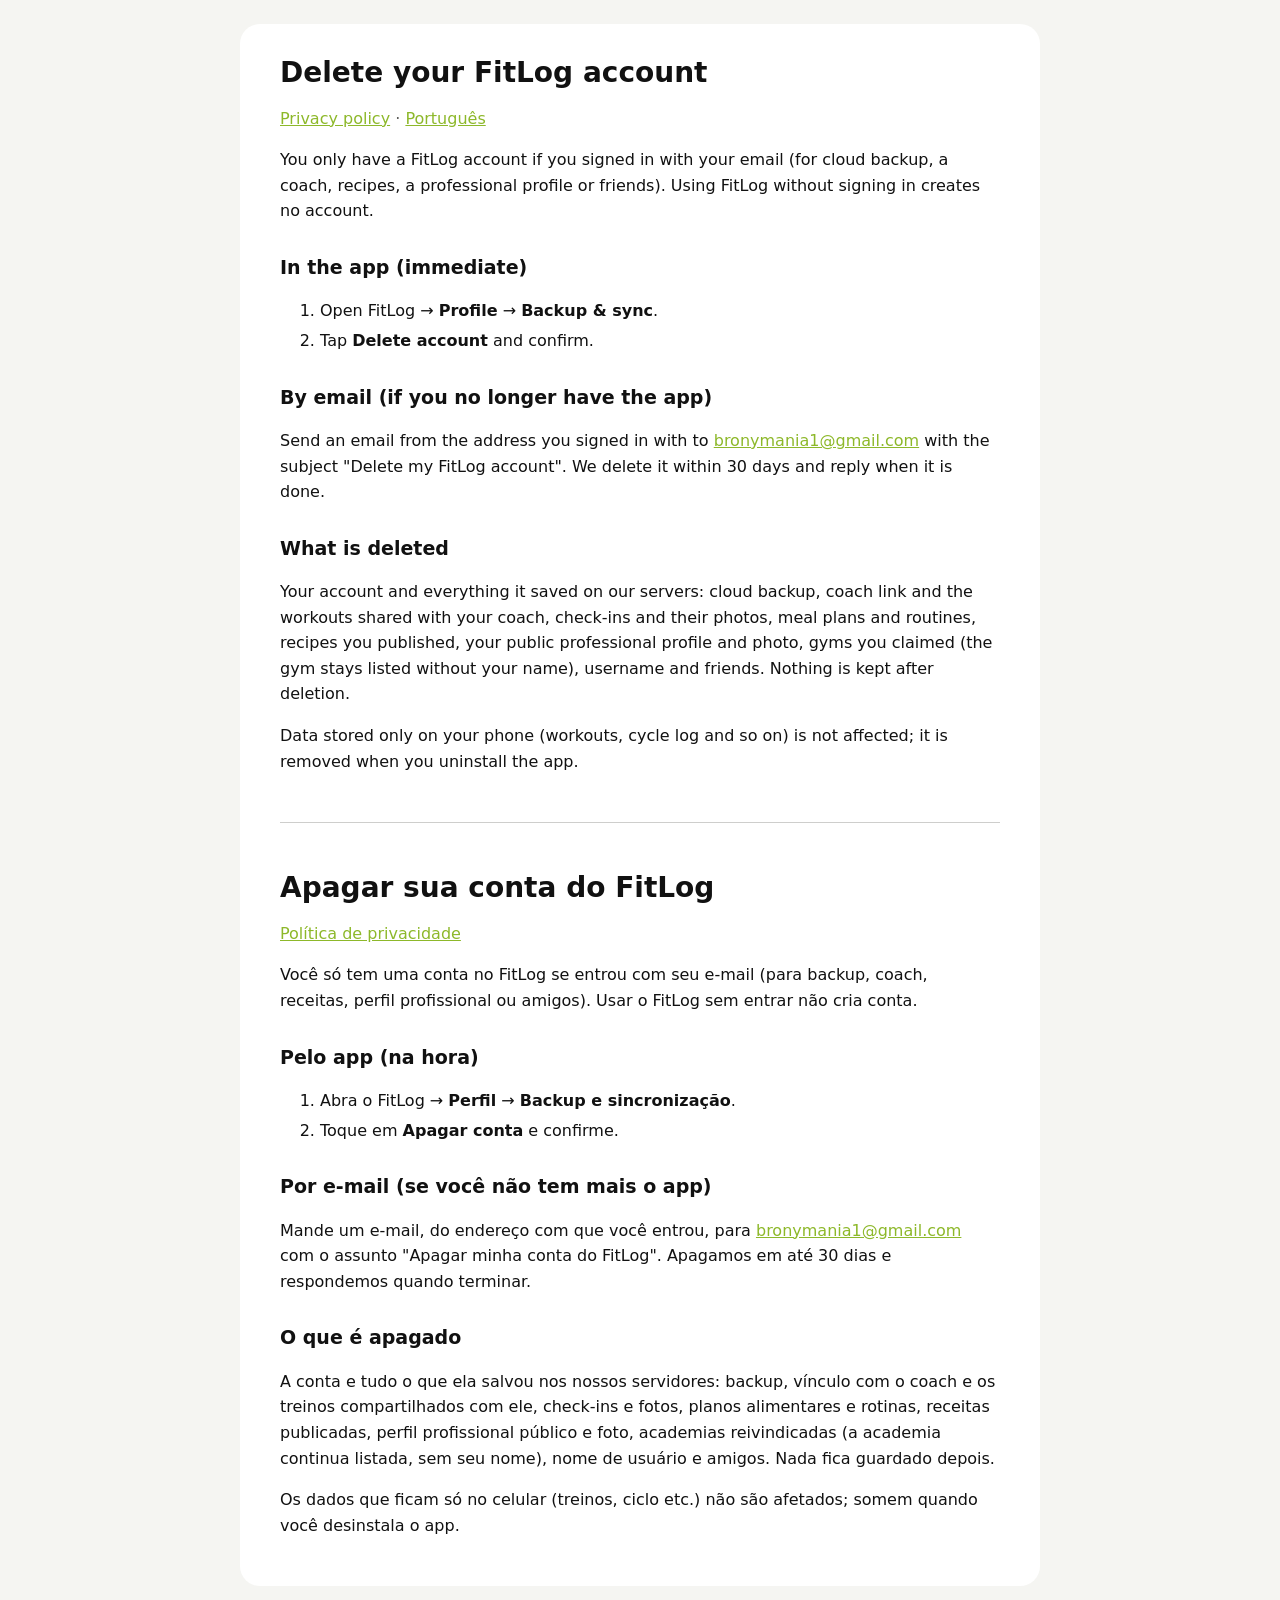
==== delete.html @ 8a9bf97d "Public site: privacy policy and account deletion page (GitHub Pages) Co-Authored-By: Claude Opus 5.5" ====
<!doctype html>
<html lang="en">
<head>
<meta charset="utf-8">
<meta name="viewport" content="width=device-width, initial-scale=1">
<title>FitLog · Delete your account</title>
<link rel="stylesheet" href="style.css">
</head>
<body>
<main>
<h1>Delete your FitLog account</h1>
<p class="muted"><a href="index.html">Privacy policy</a> · <a href="#pt">Português</a></p>

<p>You only have a FitLog account if you signed in with your email (for cloud backup, a coach, recipes, a professional profile or friends). Using FitLog without signing in creates no account.</p>

<h2>In the app (immediate)</h2>
<ol>
<li>Open FitLog → <b>Profile</b> → <b>Backup &amp; sync</b>.</li>
<li>Tap <b>Delete account</b> and confirm.</li>
</ol>

<h2>By email (if you no longer have the app)</h2>
<p>Send an email from the address you signed in with to <a href="mailto:bronymania1@gmail.com?subject=Delete%20my%20FitLog%20account">bronymania1@gmail.com</a> with the subject "Delete my FitLog account". We delete it within 30 days and reply when it is done.</p>

<h2>What is deleted</h2>
<p>Your account and everything it saved on our servers: cloud backup, coach link and the workouts shared with your coach, check-ins and their photos, meal plans and routines, recipes you published, your public professional profile and photo, gyms you claimed (the gym stays listed without your name), username and friends. Nothing is kept after deletion.</p>
<p>Data stored only on your phone (workouts, cycle log and so on) is not affected; it is removed when you uninstall the app.</p>

<hr id="pt">

<h1>Apagar sua conta do FitLog</h1>
<p class="muted"><a href="index.html#pt">Política de privacidade</a></p>

<p>Você só tem uma conta no FitLog se entrou com seu e-mail (para backup, coach, receitas, perfil profissional ou amigos). Usar o FitLog sem entrar não cria conta.</p>

<h2>Pelo app (na hora)</h2>
<ol>
<li>Abra o FitLog → <b>Perfil</b> → <b>Backup e sincronização</b>.</li>
<li>Toque em <b>Apagar conta</b> e confirme.</li>
</ol>

<h2>Por e-mail (se você não tem mais o app)</h2>
<p>Mande um e-mail, do endereço com que você entrou, para <a href="mailto:bronymania1@gmail.com?subject=Apagar%20minha%20conta%20do%20FitLog">bronymania1@gmail.com</a> com o assunto "Apagar minha conta do FitLog". Apagamos em até 30 dias e respondemos quando terminar.</p>

<h2>O que é apagado</h2>
<p>A conta e tudo o que ela salvou nos nossos servidores: backup, vínculo com o coach e os treinos compartilhados com ele, check-ins e fotos, planos alimentares e rotinas, receitas publicadas, perfil profissional público e foto, academias reivindicadas (a academia continua listada, sem seu nome), nome de usuário e amigos. Nada fica guardado depois.</p>
<p>Os dados que ficam só no celular (treinos, ciclo etc.) não são afetados; somem quando você desinstala o app.</p>
</main>
</body>
</html>
---- style.css ----
:root { --bg: #F5F5F2; --ink: #111111; --muted: #5C5C57; --card: #FFFFFF; --accent: #8DB82A; }
@media (prefers-color-scheme: dark) {
  :root { --bg: #0F0F0E; --ink: #F2F2EE; --muted: #A3A39C; --card: #1A1A18; --accent: #B4D94E; }
}
body { margin: 0; background: var(--bg); color: var(--ink); font: 16px/1.6 system-ui, -apple-system, "Segoe UI", Roboto, sans-serif; }
main { max-width: 720px; margin: 24px auto; padding: 24px 16px; background: var(--card); border-radius: 20px; }
@media (min-width: 760px) { main { padding: 32px 40px; } }
h1 { font-size: 28px; line-height: 1.2; margin: 0 0 8px; }
h2 { font-size: 19px; margin: 28px 0 8px; }
.muted { color: var(--muted); }
a { color: var(--accent); }
hr { border: 0; border-top: 1px solid var(--muted); opacity: .3; margin: 48px 0; }
li { margin: 4px 0; }
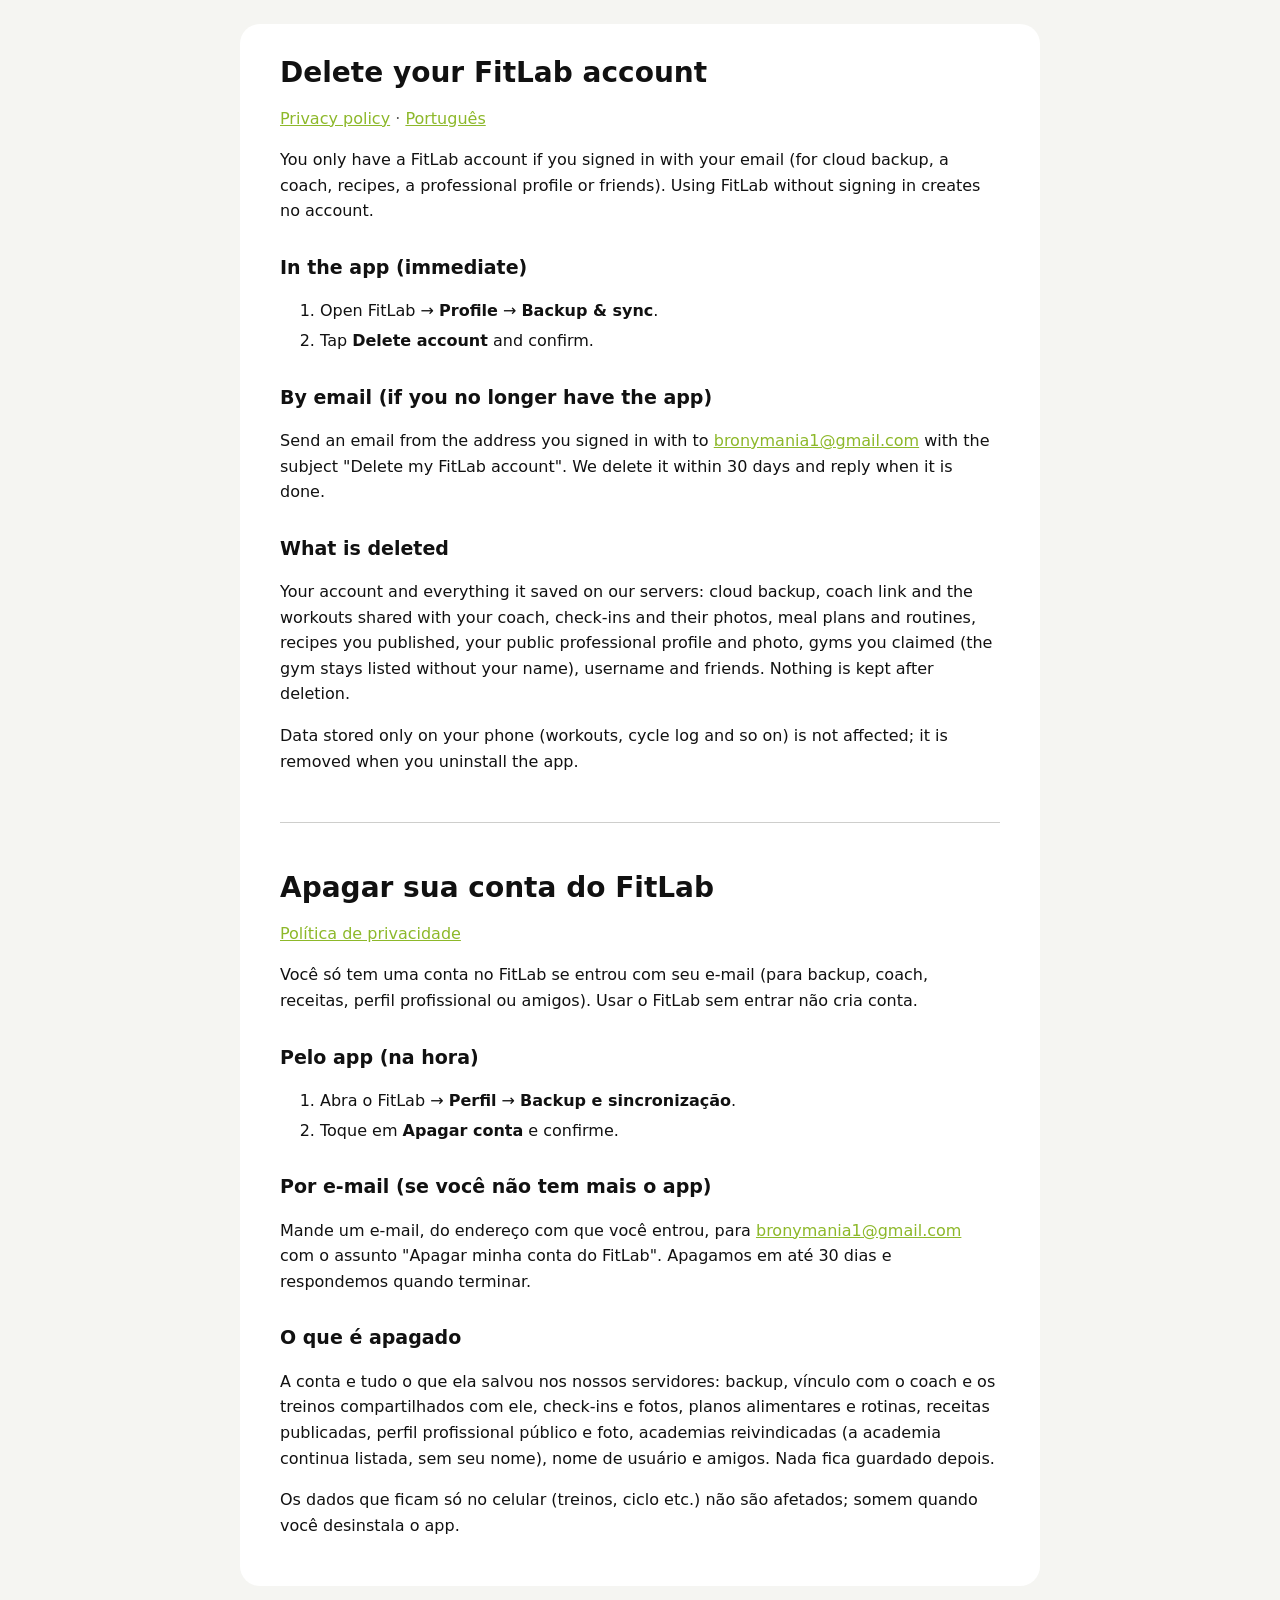
==== commit 1d62fe4b: "Rename app to FitLab (store id app.fitlab); store listing, feature graphic; integration test fixes (" ====
--- a/delete.html
+++ b/delete.html
@@ -3,24 +3,24 @@
 <head>
 <meta charset="utf-8">
 <meta name="viewport" content="width=device-width, initial-scale=1">
-<title>FitLog · Delete your account</title>
+<title>FitLab · Delete your account</title>
 <link rel="stylesheet" href="style.css">
 </head>
 <body>
 <main>
-<h1>Delete your FitLog account</h1>
+<h1>Delete your FitLab account</h1>
 <p class="muted"><a href="index.html">Privacy policy</a> · <a href="#pt">Português</a></p>
 
-<p>You only have a FitLog account if you signed in with your email (for cloud backup, a coach, recipes, a professional profile or friends). Using FitLog without signing in creates no account.</p>
+<p>You only have a FitLab account if you signed in with your email (for cloud backup, a coach, recipes, a professional profile or friends). Using FitLab without signing in creates no account.</p>
 
 <h2>In the app (immediate)</h2>
 <ol>
-<li>Open FitLog → <b>Profile</b> → <b>Backup &amp; sync</b>.</li>
+<li>Open FitLab → <b>Profile</b> → <b>Backup &amp; sync</b>.</li>
 <li>Tap <b>Delete account</b> and confirm.</li>
 </ol>
 
 <h2>By email (if you no longer have the app)</h2>
-<p>Send an email from the address you signed in with to <a href="mailto:bronymania1@gmail.com?subject=Delete%20my%20FitLog%20account">bronymania1@gmail.com</a> with the subject "Delete my FitLog account". We delete it within 30 days and reply when it is done.</p>
+<p>Send an email from the address you signed in with to <a href="mailto:bronymania1@gmail.com?subject=Delete%20my%20FitLab%20account">bronymania1@gmail.com</a> with the subject "Delete my FitLab account". We delete it within 30 days and reply when it is done.</p>
 
 <h2>What is deleted</h2>
 <p>Your account and everything it saved on our servers: cloud backup, coach link and the workouts shared with your coach, check-ins and their photos, meal plans and routines, recipes you published, your public professional profile and photo, gyms you claimed (the gym stays listed without your name), username and friends. Nothing is kept after deletion.</p>
@@ -28,19 +28,19 @@
 
 <hr id="pt">
 
-<h1>Apagar sua conta do FitLog</h1>
+<h1>Apagar sua conta do FitLab</h1>
 <p class="muted"><a href="index.html#pt">Política de privacidade</a></p>
 
-<p>Você só tem uma conta no FitLog se entrou com seu e-mail (para backup, coach, receitas, perfil profissional ou amigos). Usar o FitLog sem entrar não cria conta.</p>
+<p>Você só tem uma conta no FitLab se entrou com seu e-mail (para backup, coach, receitas, perfil profissional ou amigos). Usar o FitLab sem entrar não cria conta.</p>
 
 <h2>Pelo app (na hora)</h2>
 <ol>
-<li>Abra o FitLog → <b>Perfil</b> → <b>Backup e sincronização</b>.</li>
+<li>Abra o FitLab → <b>Perfil</b> → <b>Backup e sincronização</b>.</li>
 <li>Toque em <b>Apagar conta</b> e confirme.</li>
 </ol>
 
 <h2>Por e-mail (se você não tem mais o app)</h2>
-<p>Mande um e-mail, do endereço com que você entrou, para <a href="mailto:bronymania1@gmail.com?subject=Apagar%20minha%20conta%20do%20FitLog">bronymania1@gmail.com</a> com o assunto "Apagar minha conta do FitLog". Apagamos em até 30 dias e respondemos quando terminar.</p>
+<p>Mande um e-mail, do endereço com que você entrou, para <a href="mailto:bronymania1@gmail.com?subject=Apagar%20minha%20conta%20do%20FitLab">bronymania1@gmail.com</a> com o assunto "Apagar minha conta do FitLab". Apagamos em até 30 dias e respondemos quando terminar.</p>
 
 <h2>O que é apagado</h2>
 <p>A conta e tudo o que ela salvou nos nossos servidores: backup, vínculo com o coach e os treinos compartilhados com ele, check-ins e fotos, planos alimentares e rotinas, receitas publicadas, perfil profissional público e foto, academias reivindicadas (a academia continua listada, sem seu nome), nome de usuário e amigos. Nada fica guardado depois.</p>
